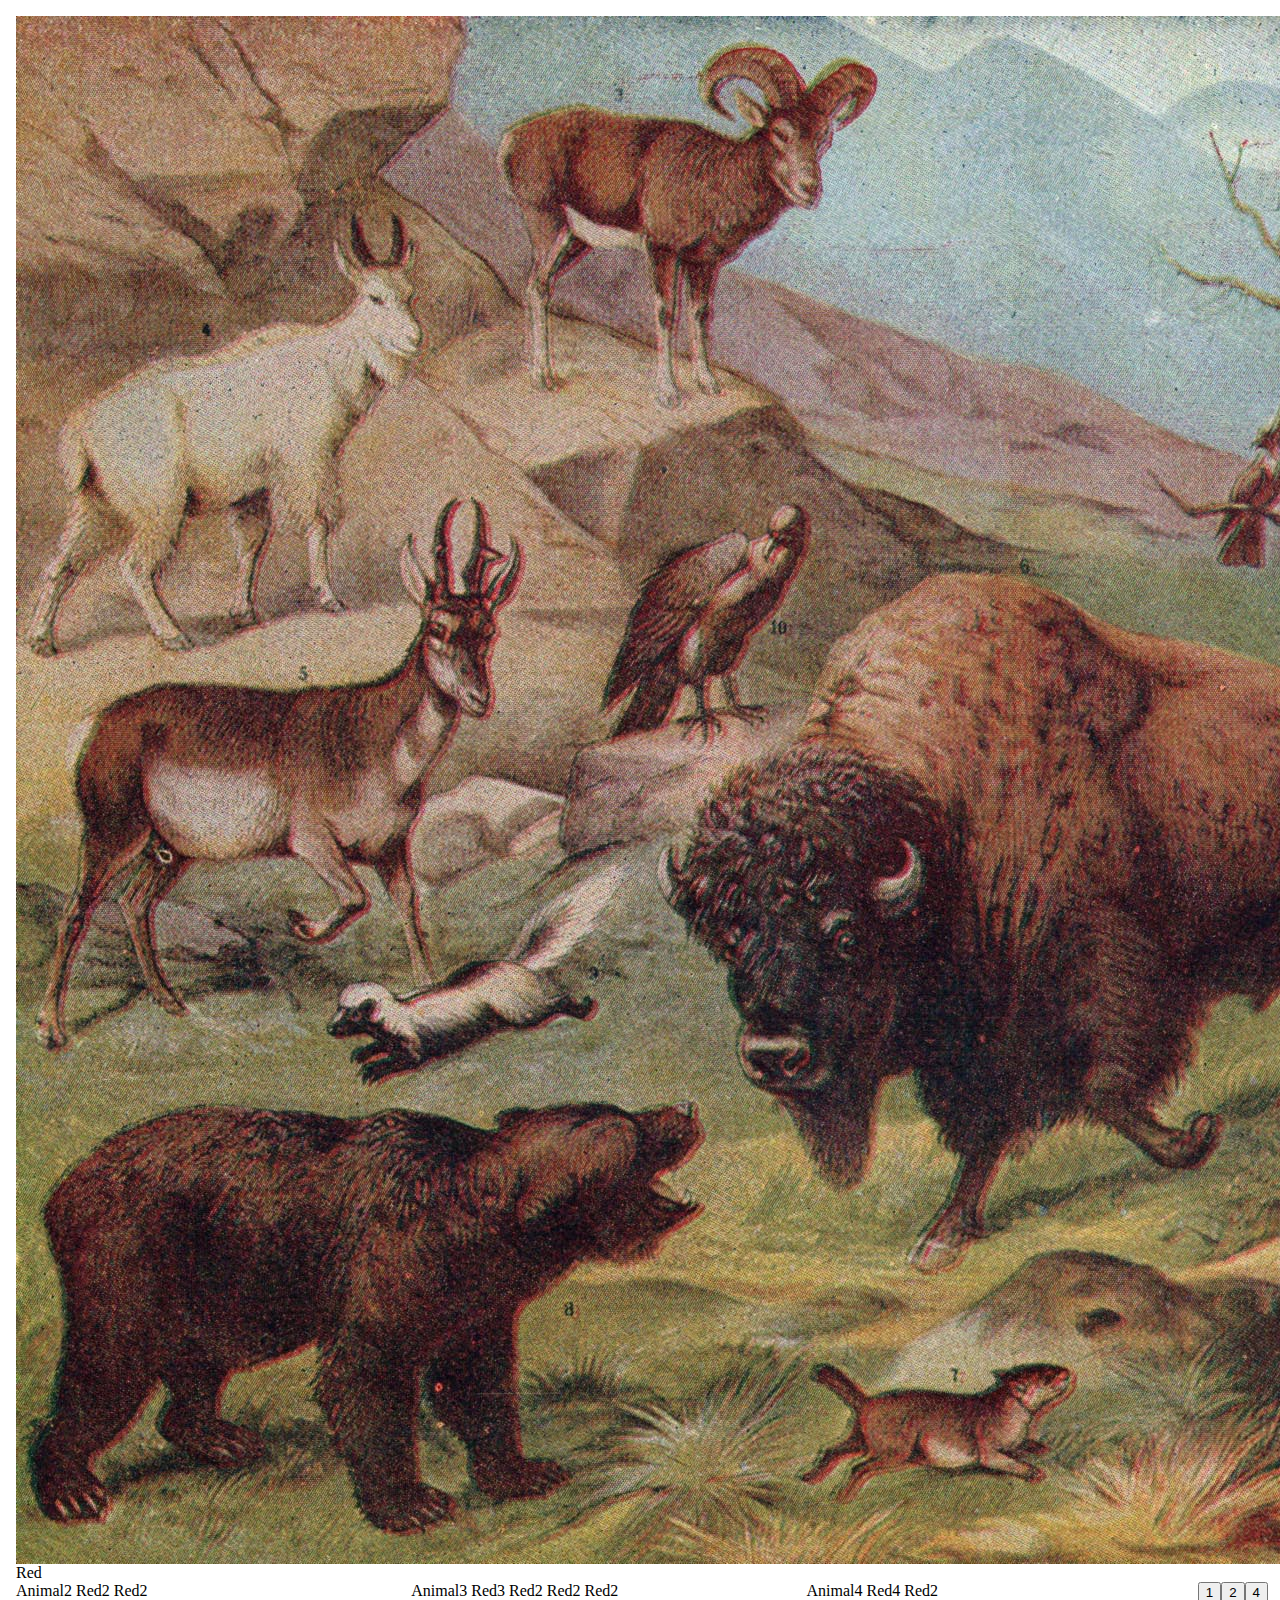
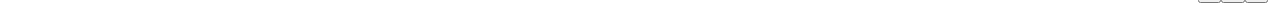
==== index.html @ c6b9b74f "First Commit on The VoterProject" ====
<!DOCTYPE html>
<html>
<head>
	<title>Vote for them</title>
</head>
<body>
	<link rel="stylesheet" type="text/css" href="style.css">
	<div class="row">
		 <div class="column">
		 	<img src="animals.jpg" alt="Animal Image">
		 	Red
		 </div>
		 <div class="column">
		 	Animal2
		 	Red2
		 	Red2
		 </div>
		 <div class="column">
		 	Animal3
		 	Red3
		 	Red2
		 	Red2
		 	Red2
		 </div>
		 <div class="column">
		 	Animal4
		 	Red4
		 	Red2
		 </div>
		 <button onclick="funcOne()">1</button>
		 <button onclick="funcTwo()">2</button>
		 <button onclick="funcFour()">4</button>
	</div>
</body>
<script type="text/javascript">
	var samp = document.getElementsByClassName("column");
	
	function funcOne(){
		for(var i=0;i<samp.length;i++){
		samp[i].style.flex = "100%";
		}
	}
	function funcTwo(){
		for(var i=0;i<samp.length;i++){
		samp[i].style.flex = "50%";
		}
	}
	function funcFour(){
		for(var i=0;i<samp.length;i++){
		samp[i].style.flex = "25%";
		}
	}
</script>
</html>
---- style.css ----
.row {
	display: flex;
	flex-wrap: wrap;
	padding: 0 4px;
}

.column {
	flex: 0%;
	padding: 0 4px;
}

.column img {
	margin-top: 8px;
	vertical-align: middle;
}
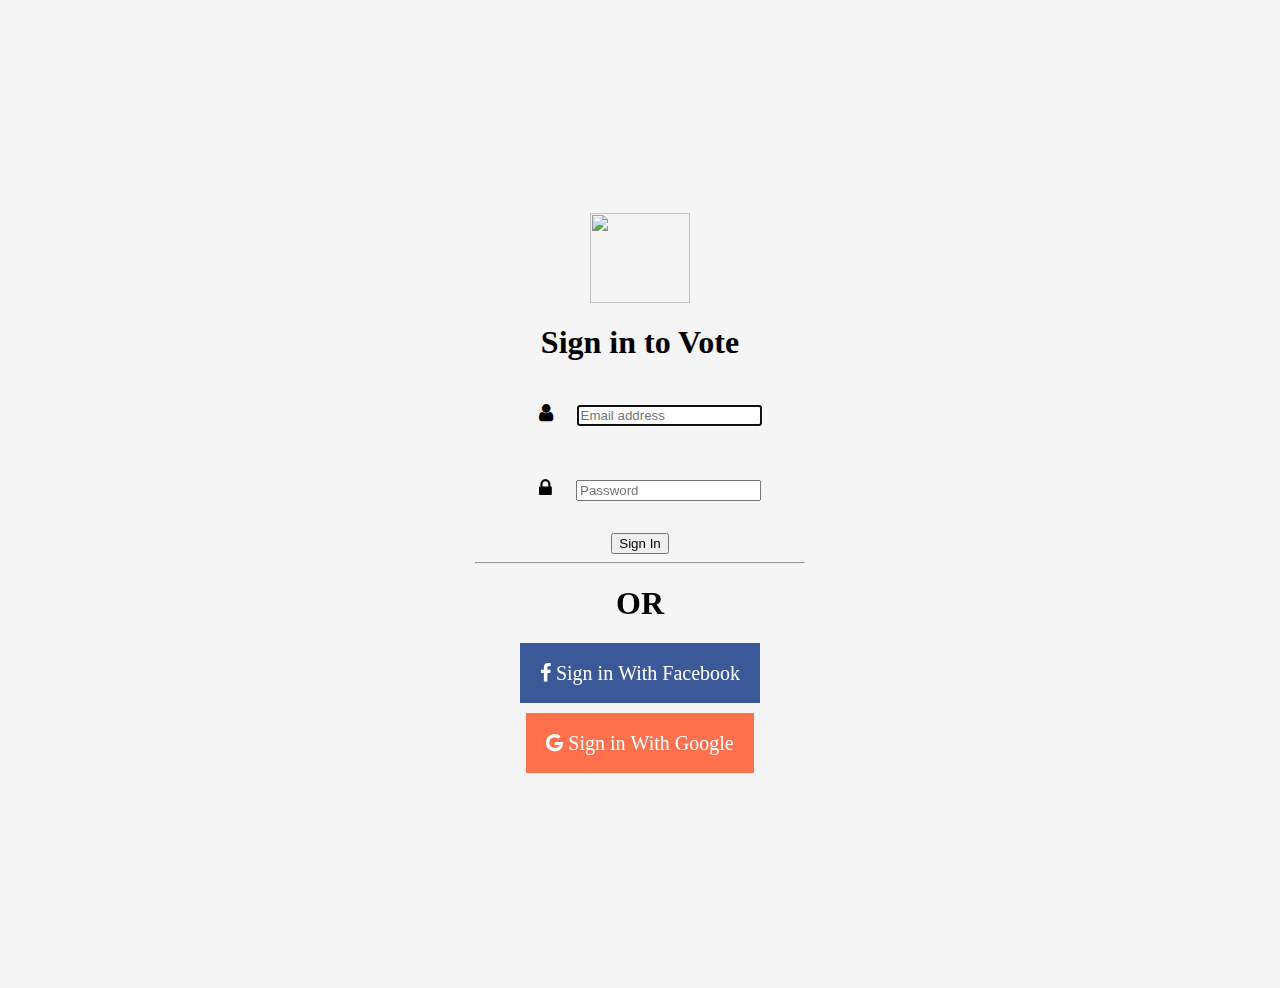
==== commit af5639e0: "Minor Changes" ====
--- a/index.html
+++ b/index.html
@@ -2,53 +2,37 @@
 <html>
 <head>
 	<title>Vote for them</title>
+	<link rel="stylesheet" href="https://stackpath.bootstrapcdn.com/bootstrap/4.2.1/css/bootstrap.min.css" integrity="sha384-GJzZqFGwb1QTTN6wy59ffF1BuGJpLSa9DkKMp0DgiMDm4iYMj70gZWKYbI706tWS" crossorigin="anonymous">
+	<link rel="stylesheet" href="https://cdnjs.cloudflare.com/ajax/libs/font-awesome/4.7.0/css/font-awesome.min.css">
+	<link rel="stylesheet" type="text/css" href="style.css">
 </head>
-<body>
-	<link rel="stylesheet" type="text/css" href="style.css">
-	<div class="row">
-		 <div class="column">
-		 	<img src="animals.jpg" alt="Animal Image">
-		 	Red
-		 </div>
-		 <div class="column">
-		 	Animal2
-		 	Red2
-		 	Red2
-		 </div>
-		 <div class="column">
-		 	Animal3
-		 	Red3
-		 	Red2
-		 	Red2
-		 	Red2
-		 </div>
-		 <div class="column">
-		 	Animal4
-		 	Red4
-		 	Red2
-		 </div>
-		 <button onclick="funcOne()">1</button>
-		 <button onclick="funcTwo()">2</button>
-		 <button onclick="funcFour()">4</button>
-	</div>
+<body class="text-center">
+	<form class="form-signin">
+		<img class="mb-4" src="ballot-box.jpg" width="100" height="90">
+		<h1>Sign in to Vote</h1>
+		<div class="input-group">
+			<span class="input-iconAddon">
+				<i class="fa fa-user"></i>
+			</span>
+			<input type="email" id="inputEmail" class="form-control" placeholder="Email address" required autofocus>
+		</div>
+		<div class="input-group">
+			<span class="input-iconAddon">
+				<i class="fa fa-lock"></i>
+			</span>
+			<input type="password" id="inputPassword" class="form-control" placeholder="Password" required>
+		</div>
+		<button class="btn-primary btn-block btn-lg">Sign In </button>
+		<hr>
+		<H1>OR</H1>
+		<a href="#" class="fa fa-facebook">
+			<span>Sign in With Facebook</span>
+		</a>
+		<br>
+		<a href="#" class="fa fa-google">
+			<span>Sign in With Google</span>
+		</a>
+	</form>
 </body>
-<script type="text/javascript">
-	var samp = document.getElementsByClassName("column");
-	
-	function funcOne(){
-		for(var i=0;i<samp.length;i++){
-		samp[i].style.flex = "100%";
-		}
-	}
-	function funcTwo(){
-		for(var i=0;i<samp.length;i++){
-		samp[i].style.flex = "50%";
-		}
-	}
-	function funcFour(){
-		for(var i=0;i<samp.length;i++){
-		samp[i].style.flex = "25%";
-		}
-	}
-</script>
+<script type="text/javascript" src="C:\Users\s.shailesh.sawant\Desktop\VoterProj\scripts\main.js"></script>
 </html>--- a/style.css
+++ b/style.css
@@ -1,15 +1,74 @@
-.row {
-	display: flex;
-	flex-wrap: wrap;
-	padding: 0 4px;
+html,
+body {
+  height: 100%;
 }
 
-.column {
-	flex: 0%;
-	padding: 0 4px;
+body {
+  display: -ms-flexbox;
+  display: flex;
+  -ms-flex-align: center;
+  align-items: center;
+  padding-top: 40px;
+  padding-bottom: 40px;
+  background-color: #f5f5f5;
 }
 
-.column img {
-	margin-top: 8px;
-	vertical-align: middle;
+.form-signin {
+  width: 100%;
+  max-width: 330px;
+  padding: 15px;
+  margin: auto;
+  text-align: center!important;
+}
+
+.mb-4{
+  align-content: center;
+}
+
+#inputPassword{
+  margin-bottom: 25px;
+}
+
+img{
+  vertical-align: middle;
+}
+
+.fa {
+  padding: 20px;
+  font-size: 20px;
+  text-decoration: none;
+  text-align: center!important;
+
+}
+
+.fa:hover {
+  opacity: 0.7;
+  border-color: blue;
+  border: thin;
+}
+
+/* Facebook */
+.fa-facebook {
+  background: #3B5998;
+  color: white;
+  padding: 20px;
+  margin-bottom: 10px;
+}
+
+/* Twitter */
+.fa-google {
+  background: #ff704d;
+  color: white;
+  padding: 20px;
+  margin-bottom: 10px;
+}
+
+.fa-user{
+  padding-top: -5px;
+  height: 35px;
+}
+
+.fa-lock{
+  padding-top: -5px;
+  height: 35px;
 }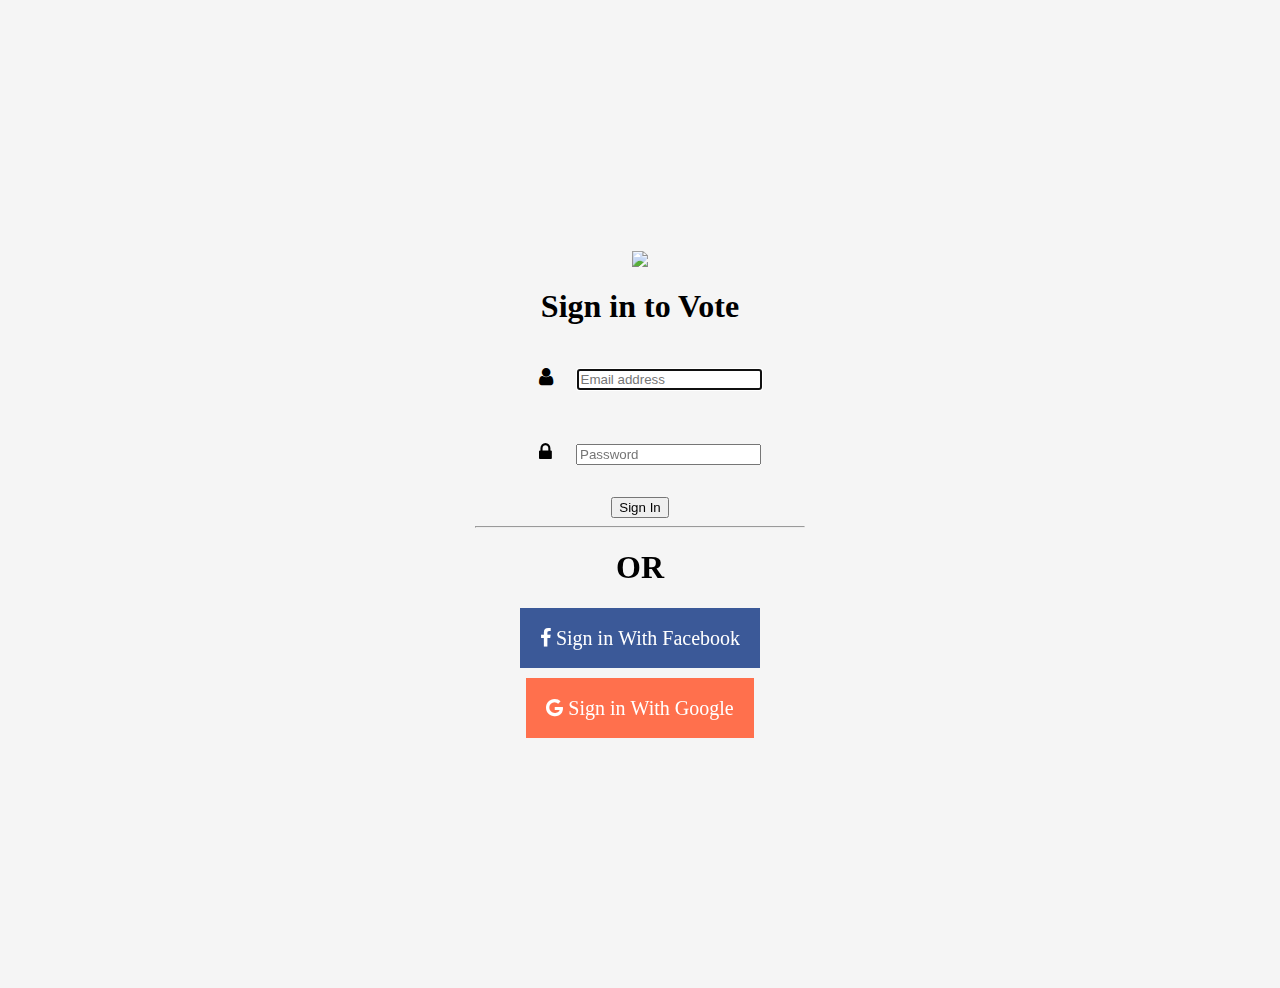
==== commit 30aed085: "Minor changes" ====
--- a/index.html
+++ b/index.html
@@ -8,7 +8,7 @@
 </head>
 <body class="text-center">
 	<form class="form-signin">
-		<img class="mb-4" src="ballot-box.jpg" width="100" height="90">
+		<img class="mb-4" src="ballot-box.jpg">
 		<h1>Sign in to Vote</h1>
 		<div class="input-group">
 			<span class="input-iconAddon">
